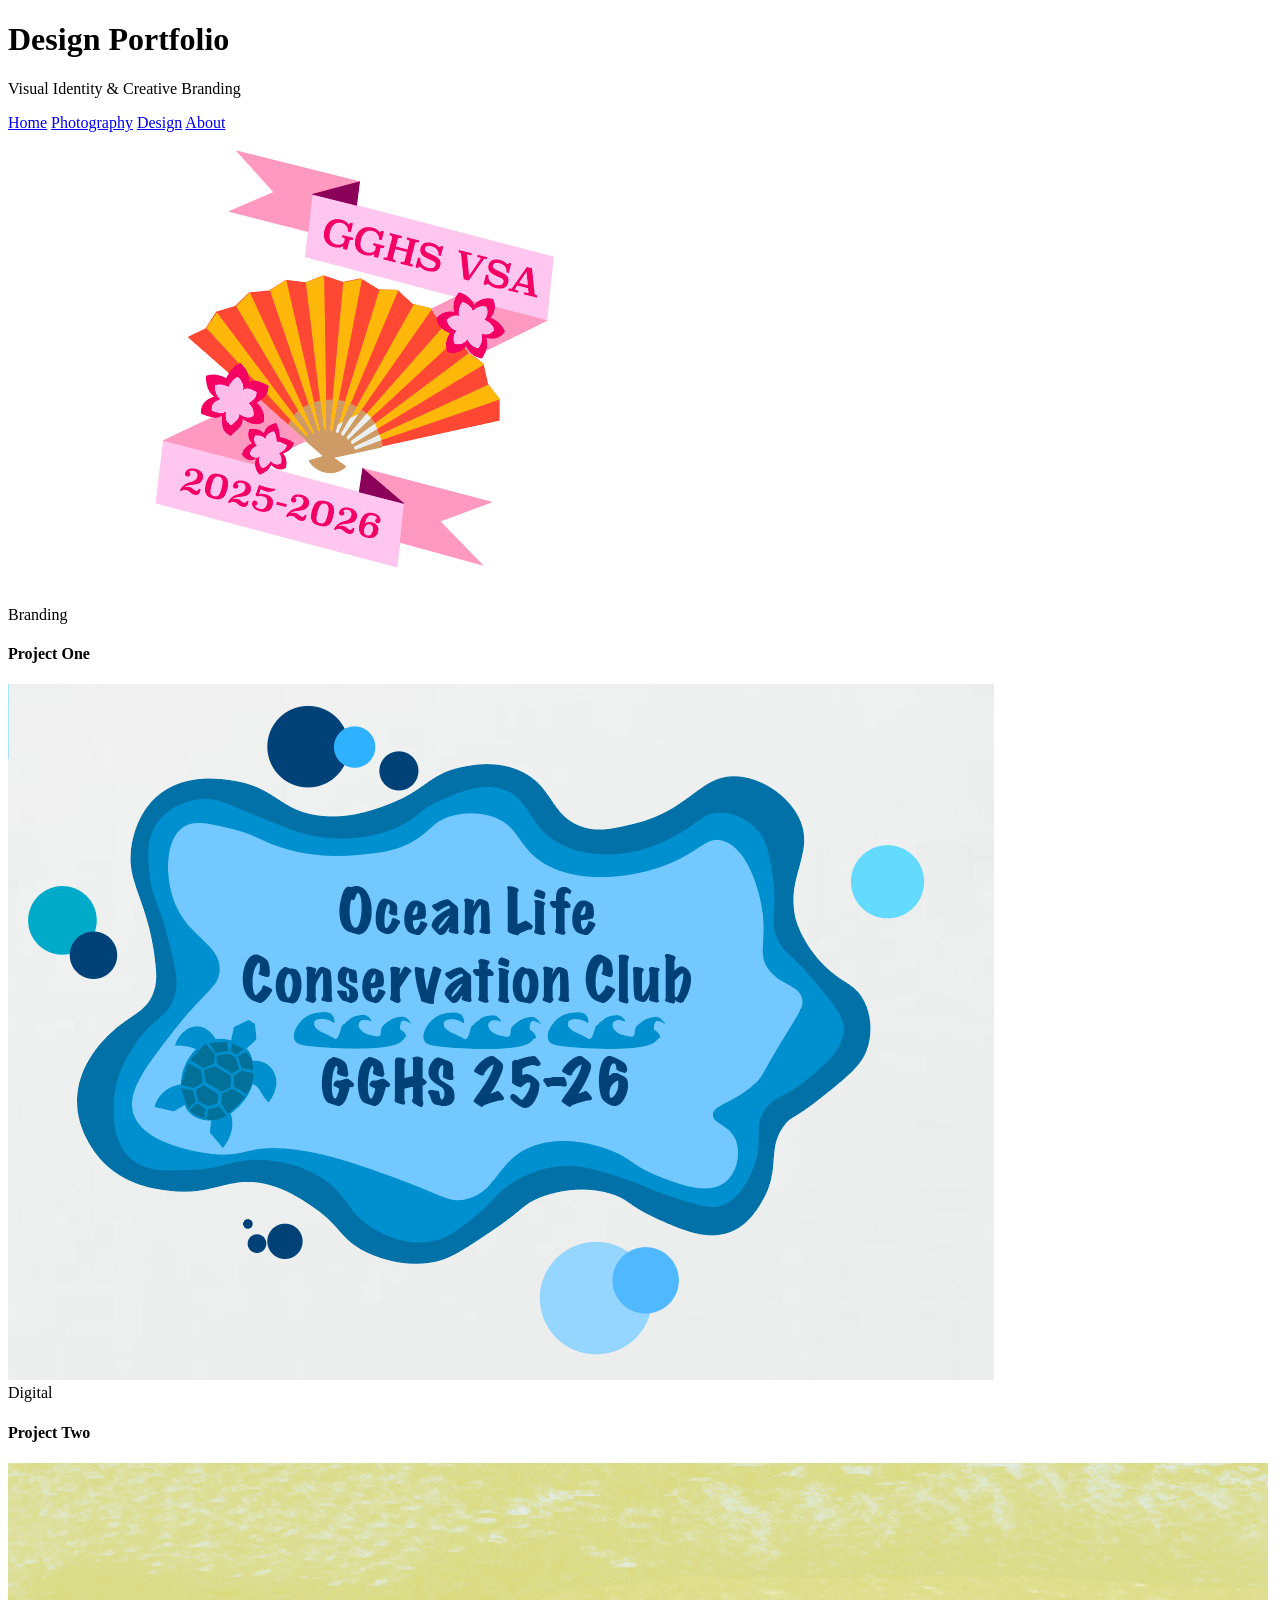
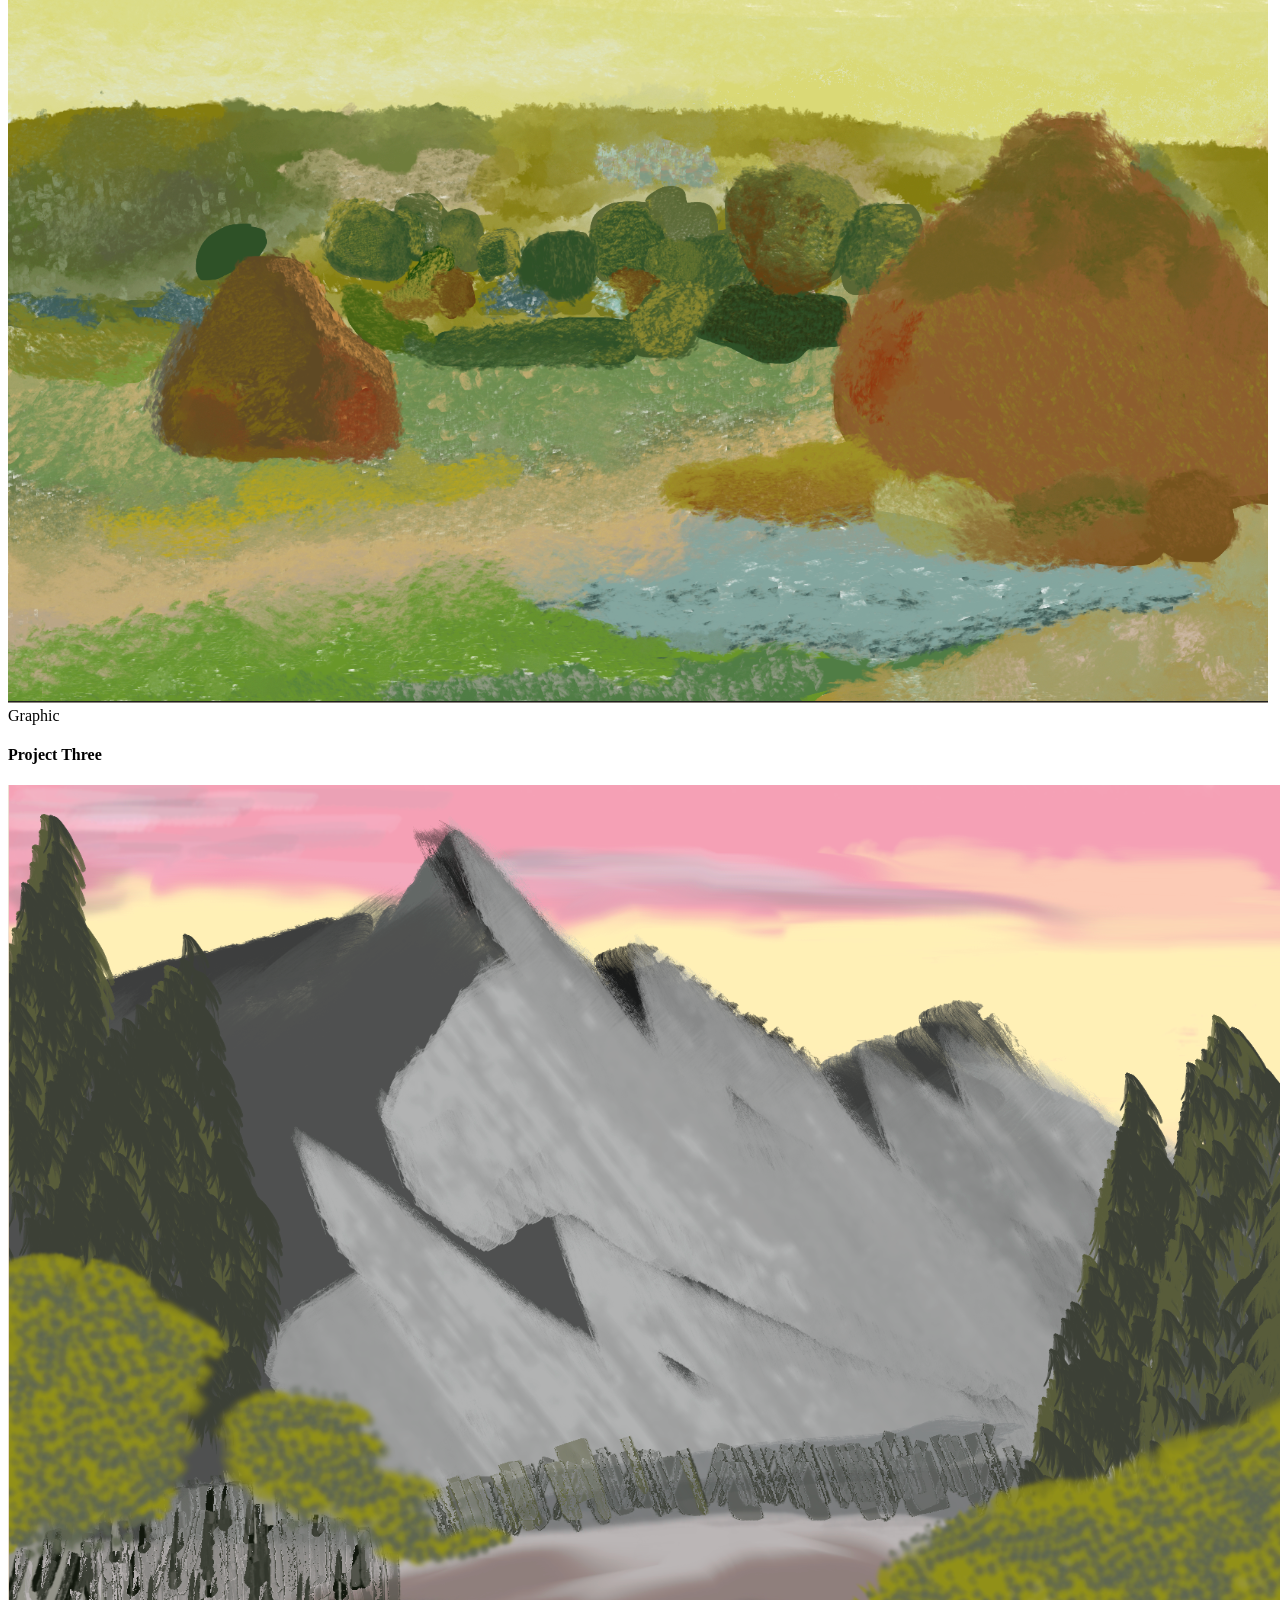
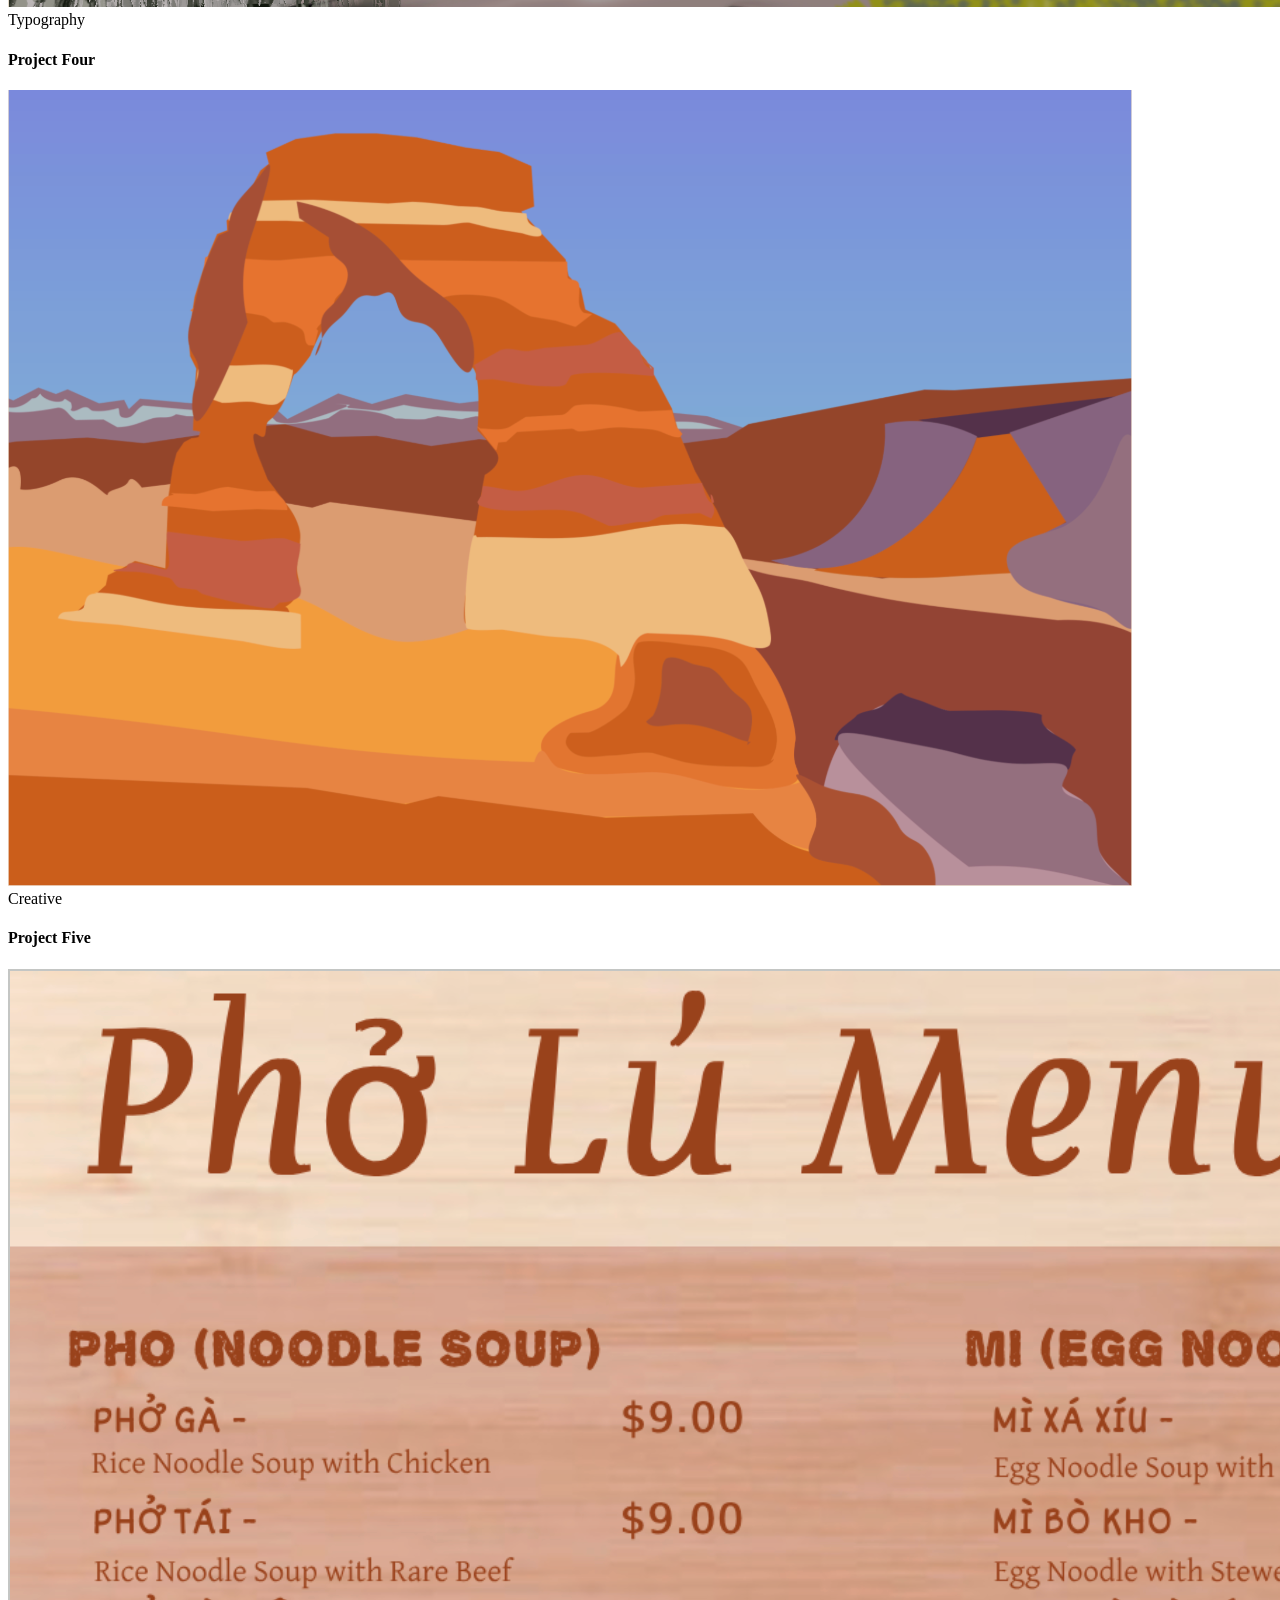
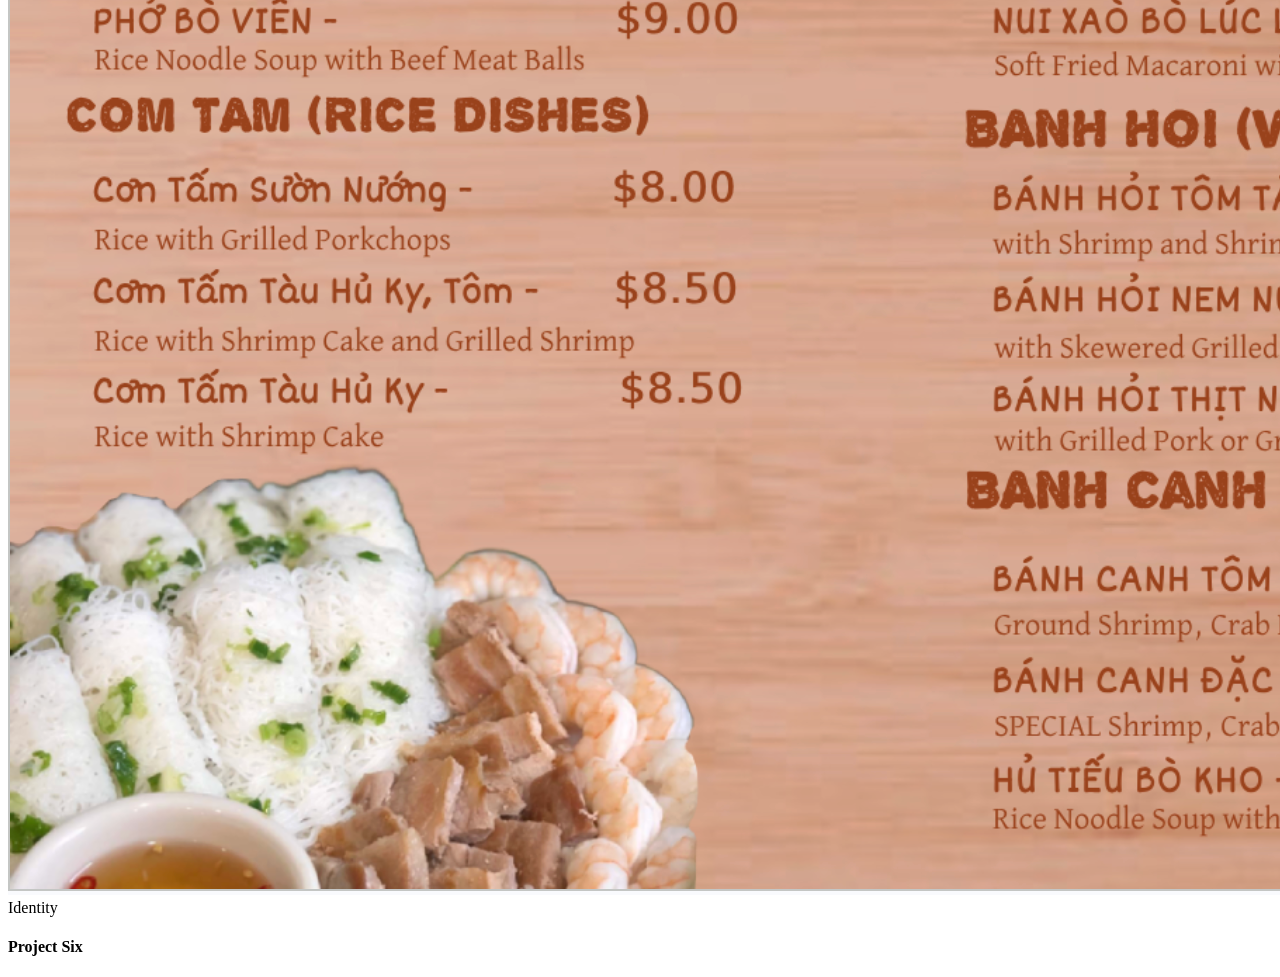
==== design.html @ 63e317fd "Add files via upload" ====
<!DOCTYPE html>
<html lang="en">
<head>
    <meta charset="UTF-8">
    <meta name="viewport" content="width=device-width, initial-scale=1.0">
    <link rel="stylesheet" href="style.css">
    <title>Design | Ashley Truong Studios</title>
</head>
<body>
    <header>
        <h1>Design Portfolio</h1>
        <p class="studio-tagline">Visual Identity & Creative Branding</p>
        <nav>
            <a href="index.html">Home</a>
            <a href="photography.html">Photography</a>
            <a href="design.html">Design</a>
            <a href="about.html">About</a>
        </nav>
    </header>

    <div class="container">
        <div class="design-grid">
            
            <div class="design-item">
                <img src="d1.png" alt="Branding Project">
                <div class="design-overlay">
                    <span class="design-category">Branding</span>
                    <h4>Project One</h4>
                </div>
            </div>

            <div class="design-item">
                <img src="d2.png" alt="Digital Design">
                <div class="design-overlay">
                    <span class="design-category">Digital</span>
                    <h4>Project Two</h4>
                </div>
            </div>

            <div class="design-item">
                <img src="d3.png" alt="Graphic Art">
                <div class="design-overlay">
                    <span class="design-category">Graphic</span>
                    <h4>Project Three</h4>
                </div>
            </div>

            <div class="design-item">
                <img src="d4.png" alt="Typography">
                <div class="design-overlay">
                    <span class="design-category">Typography</span>
                    <h4>Project Four</h4>
                </div>
            </div>

            <div class="design-item">
                <img src="d5.png" alt="Creative Project">
                <div class="design-overlay">
                    <span class="design-category">Creative</span>
                    <h4>Project Five</h4>
                </div>
            </div>

            <div class="design-item">
                <img src="d6.png" alt="Identity Design">
                <div class="design-overlay">
                    <span class="design-category">Identity</span>
                    <h4>Project Six</h4>
                </div>
            </div>

        </div>
    </div>
</body>
</html>
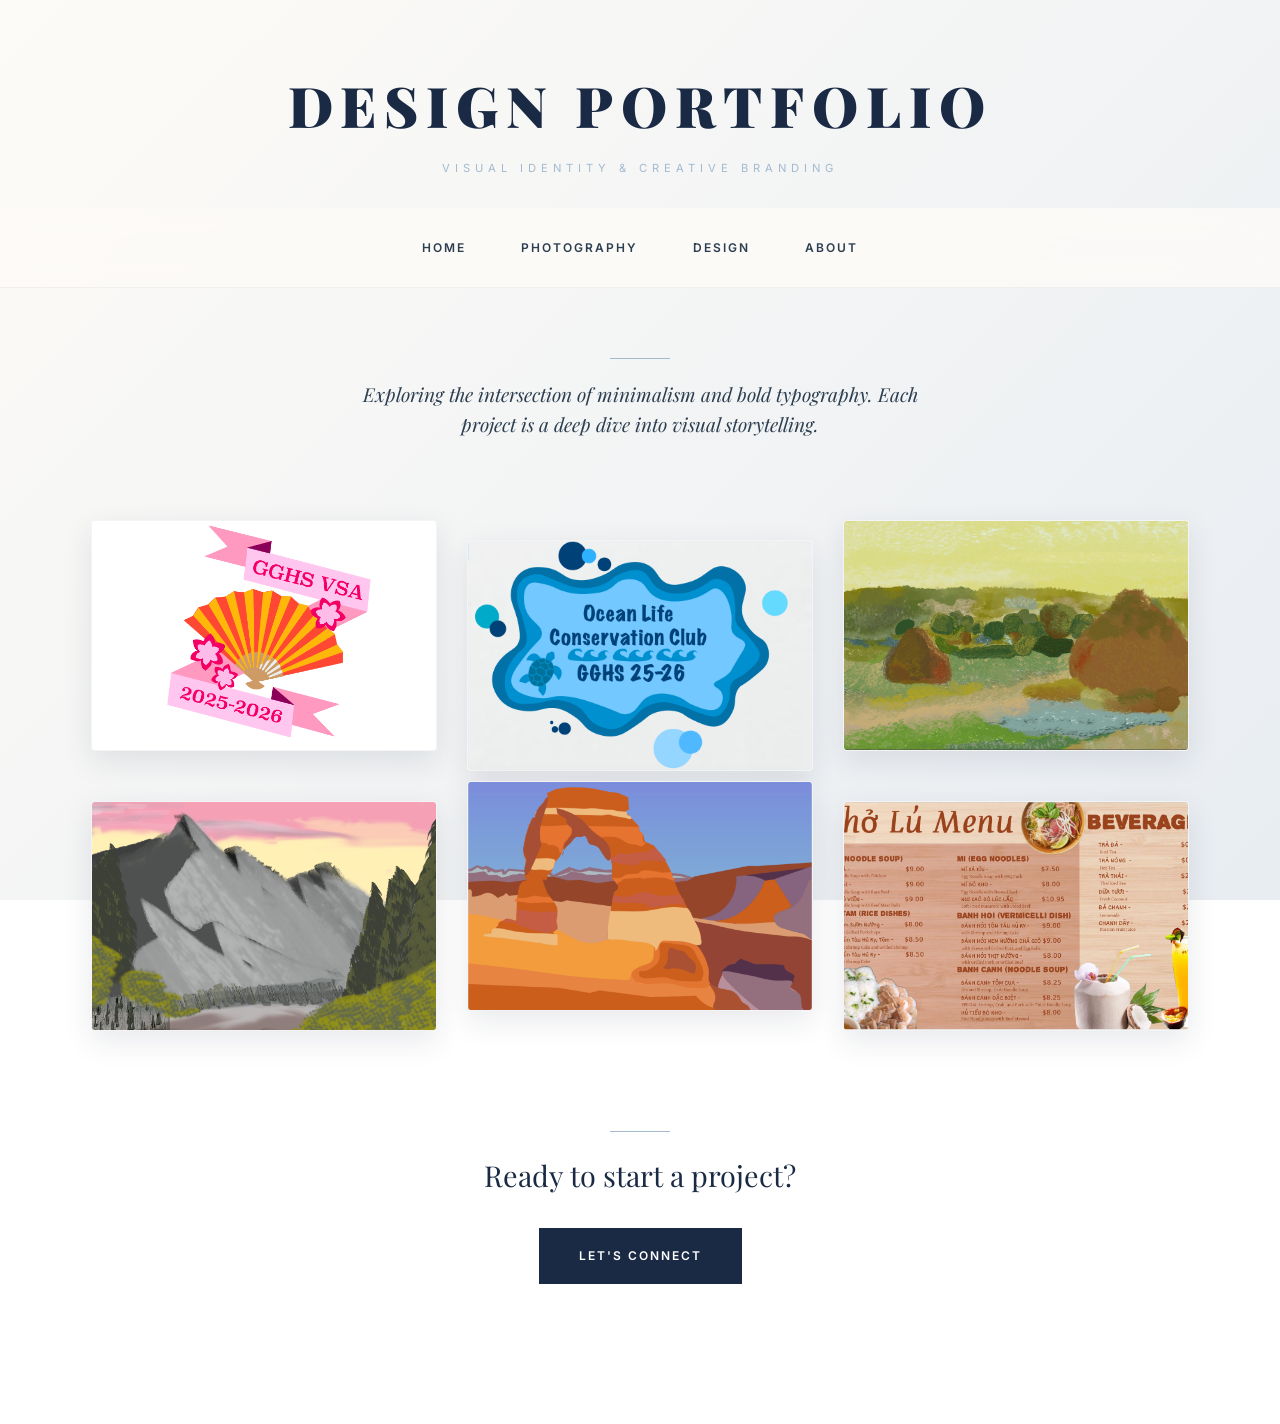
==== commit 8cf898b4: "Add files via upload" ====
--- a/design.html
+++ b/design.html
@@ -6,8 +6,7 @@
     <link rel="stylesheet" href="style.css">
     <title>Design | Ashley Truong Studios</title>
 </head>
-<body>
-    <header>
+<body class="design-page"> <header>
         <h1>Design Portfolio</h1>
         <p class="studio-tagline">Visual Identity & Creative Branding</p>
         <nav>
@@ -19,13 +18,18 @@
     </header>
 
     <div class="container">
+        <div class="design-intro">
+            <div class="line-decorator"></div>
+            <p class="intro-text">Exploring the intersection of minimalism and bold typography. Each project is a deep dive into visual storytelling.</p>
+        </div>
+
         <div class="design-grid">
-            
             <div class="design-item">
                 <img src="d1.png" alt="Branding Project">
                 <div class="design-overlay">
                     <span class="design-category">Branding</span>
                     <h4>Project One</h4>
+                    <div class="view-project-line"></div>
                 </div>
             </div>
 
@@ -34,6 +38,7 @@
                 <div class="design-overlay">
                     <span class="design-category">Digital</span>
                     <h4>Project Two</h4>
+                    <div class="view-project-line"></div>
                 </div>
             </div>
 
@@ -42,6 +47,7 @@
                 <div class="design-overlay">
                     <span class="design-category">Graphic</span>
                     <h4>Project Three</h4>
+                    <div class="view-project-line"></div>
                 </div>
             </div>
 
@@ -50,6 +56,7 @@
                 <div class="design-overlay">
                     <span class="design-category">Typography</span>
                     <h4>Project Four</h4>
+                    <div class="view-project-line"></div>
                 </div>
             </div>
 
@@ -58,6 +65,7 @@
                 <div class="design-overlay">
                     <span class="design-category">Creative</span>
                     <h4>Project Five</h4>
+                    <div class="view-project-line"></div>
                 </div>
             </div>
 
@@ -66,10 +74,16 @@
                 <div class="design-overlay">
                     <span class="design-category">Identity</span>
                     <h4>Project Six</h4>
+                    <div class="view-project-line"></div>
                 </div>
             </div>
+        </div>
 
-        </div>
+        <footer class="design-footer">
+            <div class="line-decorator"></div>
+            <p>Ready to start a project?</p>
+            <a href="about.html" class="action-btn">Let's Connect</a>
+        </footer>
     </div>
 </body>
 </html>
--- a/style.css
+++ b/style.css
@@ -0,0 +1,385 @@
+@import url('https://fonts.googleapis.com/css2?family=Playfair+Display:ital,wght@0,400;0,700;0,900&family=Inter:wght@300;400;600&display=swap');
+
+/* --- MODERN RESET --- */
+* {
+    margin: 0;
+    padding: 0;
+    box-sizing: border-box;
+}
+
+:root {
+    --navy: #1a2a44;
+    --soft-navy: #2c3e50;
+    --accent-blue: #a3bacf;
+    --cream: #fdfbf7;
+    --white: #ffffff;
+    --transition: all 0.5s cubic-bezier(0.165, 0.84, 0.44, 1);
+}
+
+body {
+    background-color: var(--cream);
+    background: linear-gradient(-45deg, #fdfbf7, #f0f4f8, #e1e8f0, #fdfbf7);
+    background-size: 400% 400%;
+    animation: gradientBG 15s ease infinite;
+    background-attachment: fixed;
+    color: var(--navy);
+    font-family: 'Inter', sans-serif;
+    line-height: 1.6;
+    min-height: 100vh;
+}
+
+@keyframes gradientBG {
+    0% { background-position: 0% 50%; }
+    50% { background-position: 100% 50%; }
+    100% { background-position: 0% 50%; }
+}
+
+/* --- HEADER & NAVIGATION --- */
+header {
+    padding: 60px 0 30px 0;
+    text-align: center;
+}
+
+h1 {
+    font-family: 'Playfair Display', serif;
+    font-size: clamp(2rem, 5vw, 3.5rem);
+    font-weight: 900;
+    color: var(--navy);
+    text-transform: uppercase;
+    letter-spacing: 8px;
+    margin-bottom: 10px;
+}
+
+header p.studio-tagline {
+    font-family: 'Inter', sans-serif;
+    font-size: 0.7rem;
+    text-transform: uppercase;
+    letter-spacing: 5px;
+    color: var(--accent-blue);
+    margin-bottom: 30px;
+}
+
+nav {
+    display: flex;
+    justify-content: center;
+    gap: 15px;
+    padding: 20px 0;
+    position: sticky;
+    top: 0;
+    z-index: 1000;
+    backdrop-filter: blur(15px);
+    background: rgba(253, 251, 247, 0.85);
+    border-bottom: 1px solid rgba(26, 42, 68, 0.05);
+}
+
+nav a {
+    color: var(--soft-navy);
+    text-decoration: none;
+    font-weight: 600;
+    font-size: 0.75rem;
+    text-transform: uppercase;
+    letter-spacing: 2px;
+    padding: 10px 20px;
+    transition: var(--transition);
+}
+
+nav a:hover {
+    color: var(--navy);
+    background: rgba(163, 186, 207, 0.2);
+}
+
+/* --- CONTAINER --- */
+.container {
+    width: 100%;
+    max-width: 1200px;
+    margin: 0 auto;
+    padding: 40px 4%;
+    animation: fadeUp 1s ease-out forwards;
+}
+
+/* --- SECTIONS --- */
+.hero-section, .contact-section {
+    background: var(--white);
+    padding: clamp(40px, 8vw, 80px);
+    box-shadow: 0 15px 40px rgba(26, 42, 68, 0.03);
+    margin-bottom: 40px;
+    text-align: center;
+    display: flex;
+    flex-direction: column;
+    align-items: center;
+}
+
+.hero-section h2, .contact-section h3 {
+    font-family: 'Playfair Display', serif;
+    font-size: clamp(2rem, 4vw, 3rem);
+    font-weight: 400;
+    margin-bottom: 25px;
+    letter-spacing: -1px;
+}
+
+.hero-section p, .contact-section p {
+    max-width: 700px;
+    margin: 0 auto 30px auto;
+    font-size: 1.1rem;
+    color: var(--soft-navy);
+    font-weight: 300;
+}
+
+/* --- MODERN CONTACT INFO STYLING --- */
+.contact-info {
+    list-style: none;
+    padding: 0;
+    display: flex;
+    flex-direction: column;
+    align-items: center;
+    gap: 20px;
+}
+
+.contact-info li {
+    font-size: 0.9rem;
+    text-transform: uppercase;
+    letter-spacing: 2px;
+    color: var(--accent-blue);
+}
+
+.contact-info a {
+    display: block;
+    margin-top: 5px;
+    color: var(--navy);
+    font-size: 1.2rem;
+    font-weight: 600;
+    text-decoration: none;
+    letter-spacing: 0;
+    text-transform: none;
+    transition: var(--transition);
+    border-bottom: 2px solid transparent;
+}
+
+.contact-info a:hover {
+    color: var(--accent-blue);
+    border-bottom: 2px solid var(--accent-blue);
+    transform: translateY(-2px);
+}
+
+/* --- GALLERY SYSTEM --- */
+.gallery {
+    display: grid;
+    grid-template-columns: repeat(auto-fit, minmax(350px, 1fr));
+    gap: 20px;
+    justify-content: center;
+    width: 100%;
+}
+
+.gallery-item {
+    position: relative;
+    overflow: hidden;
+    background: var(--navy);
+    margin: 0 auto;
+    width: 100%;
+    /* DEFAULT FOR HOME PAGE: Horizontal Rectangle */
+    aspect-ratio: 3 / 2; 
+}
+
+/* PHOTOGRAPHY PAGE: Vertical Rectangles for most (Matches p8 and now p11) */
+body:not(:has(.hero-section)) .gallery-item {
+    aspect-ratio: 4 / 5;
+}
+
+/* PHOTOGRAPHY PAGE: P5, P6, P9, AND P10 ARE HORIZONTAL */
+body:not(:has(.hero-section)) .gallery-item:nth-child(5), 
+body:not(:has(.hero-section)) .gallery-item:nth-child(6),
+body:not(:has(.hero-section)) .gallery-item:nth-child(9),
+body:not(:has(.hero-section)) .gallery-item:nth-child(10) {
+    aspect-ratio: 3 / 2;
+}
+
+.gallery img {
+    width: 100%;
+    height: 100%;
+    object-fit: cover;
+    display: block;
+    transition: var(--transition);
+}
+
+.gallery-item:hover img {
+    transform: scale(1.05);
+    opacity: 0.85;
+}
+
+/* --- ACTION BUTTONS --- */
+.action-btn {
+    background: var(--navy);
+    color: var(--white);
+    padding: 18px 40px;
+    text-decoration: none;
+    text-transform: uppercase;
+    font-weight: 600;
+    font-size: 0.75rem;
+    letter-spacing: 2px;
+    display: inline-block;
+    transition: var(--transition);
+}
+
+.action-btn:hover {
+    background: var(--soft-navy);
+    transform: translateY(-3px);
+}
+
+/* --- ABOUT SECTION --- */
+.about-content {
+    display: flex;
+    gap: 60px;
+    align-items: center;
+    background: var(--white);
+    padding: clamp(40px, 8vw, 80px);
+}
+
+.about-content img {
+    width: 450px;
+    height: auto;
+    box-shadow: 15px 15px 0px var(--accent-blue);
+}
+
+@keyframes fadeUp {
+    from { opacity: 0; transform: translateY(20px); }
+    to { opacity: 1; transform: translateY(0); }
+}
+
+@media (max-width: 900px) {
+    .about-content { flex-direction: column; text-align: center; }
+    .about-content img { width: 100%; }
+}
+
+/* --- DESIGN GRID --- */
+.design-grid {
+    display: grid;
+    grid-template-columns: repeat(auto-fit, minmax(320px, 1fr));
+    gap: 30px;
+    padding: 20px 0;
+}
+
+.design-item {
+    position: relative;
+    aspect-ratio: 3 / 2;
+    overflow: hidden;
+    background: var(--navy);
+    border-radius: 4px;
+    box-shadow: 0 10px 30px rgba(26, 42, 68, 0.1);
+    transition: var(--transition);
+}
+
+.design-item img {
+    width: 100%;
+    height: 100%;
+    object-fit: cover;
+    transition: var(--transition);
+}
+
+.design-overlay {
+    position: absolute;
+    inset: 0;
+    background: rgba(26, 42, 68, 0.85);
+    display: flex;
+    flex-direction: column;
+    justify-content: center;
+    align-items: center;
+    opacity: 0;
+    transition: var(--transition);
+    color: var(--white);
+    padding: 20px;
+    text-align: center;
+}
+
+.design-item:hover .design-overlay {
+    opacity: 1;
+}
+
+.design-item:hover img {
+    transform: scale(1.05);
+    filter: blur(2px);
+}
+
+.design-overlay h4 {
+    font-family: 'Playfair Display', serif;
+    font-size: 1.5rem;
+    margin-bottom: 10px;
+    transform: translateY(20px);
+    transition: var(--transition);
+}
+
+.design-item:hover .design-overlay h4 {
+    transform: translateY(0);
+}
+
+.design-category {
+    font-size: 0.7rem;
+    text-transform: uppercase;
+    letter-spacing: 3px;
+    color: var(--accent-blue);
+}
+
+/* --- DESIGN PAGE SPECIFIC DECORATIONS --- */
+
+.design-page .design-intro {
+    text-align: center;
+    margin-bottom: 60px;
+    position: relative;
+}
+
+.line-decorator {
+    width: 60px;
+    height: 1px;
+    background: var(--accent-blue);
+    margin: 0 auto 20px auto;
+}
+
+.intro-text {
+    font-style: italic;
+    font-family: 'Playfair Display', serif;
+    font-size: 1.2rem;
+    color: var(--soft-navy);
+    max-width: 600px;
+    margin: 0 auto;
+}
+
+/* Enhancing the Grid Items */
+.design-page .design-item {
+    border: 1px solid rgba(26, 42, 68, 0.05);
+    background: white;
+}
+
+.view-project-line {
+    width: 0;
+    height: 1px;
+    background: var(--white);
+    margin-top: 15px;
+    transition: width 0.6s ease;
+}
+
+.design-item:hover .view-project-line {
+    width: 40px;
+}
+
+/* Floating Animation for the Grid */
+.design-page .design-item:nth-child(even) {
+    transform: translateY(20px);
+}
+
+/* Footer Section */
+.design-footer {
+    padding: 100px 0;
+    text-align: center;
+}
+
+.design-footer p {
+    font-family: 'Playfair Display', serif;
+    font-size: 1.8rem;
+    margin-bottom: 30px;
+}
+
+/* Mobile fix for staggered grid */
+@media (max-width: 768px) {
+    .design-page .design-item:nth-child(even) {
+        transform: translateY(0);
+    }
+}
